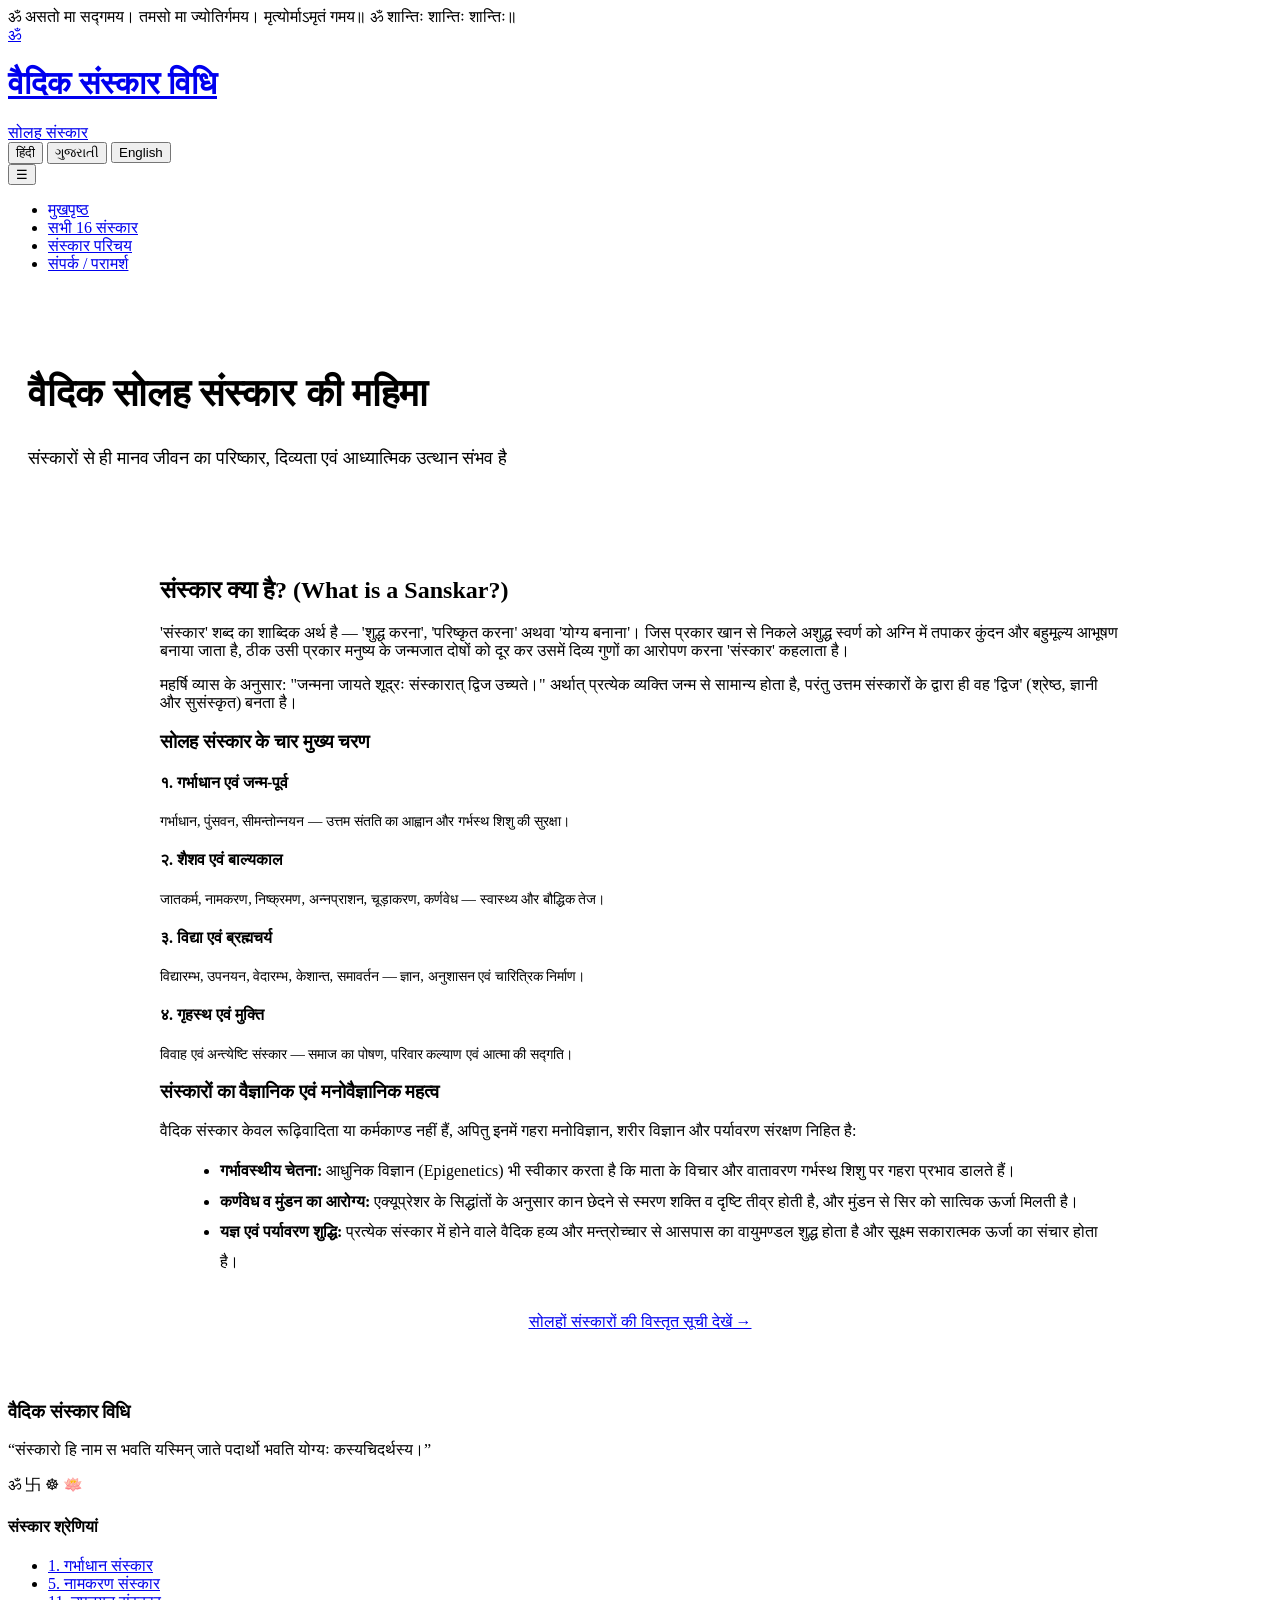
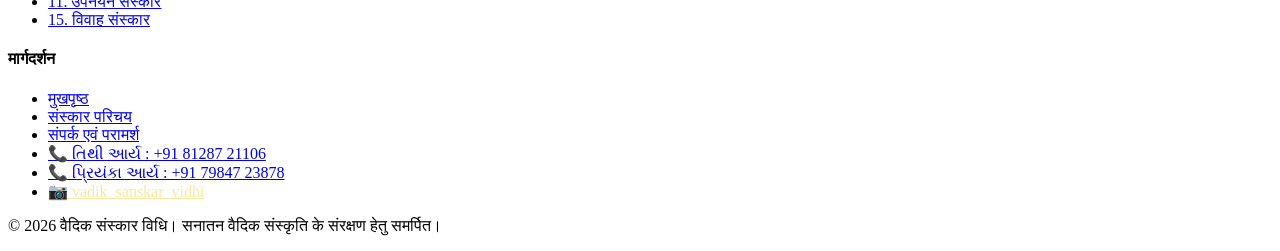
==== about.html @ e146c886 "Add files via upload" ====
<!DOCTYPE html>
<html lang="hi">
<head>
  <meta charset="UTF-8">
  <meta name="viewport" content="width=device-width, initial-scale=1.0">
  <title>સોળ સંસ્કાર પરિચય | About 16 Vedic Sanskars</title>
  <link rel="stylesheet" href="css/style.css">
  <link rel="stylesheet" href="css/animations.css">
</head>
<body class="lang-hi">

  <!-- Top Bar -->
  <div class="top-shloka-bar">
    ॐ असतो मा सद्गमय। तमसो मा ज्योतिर्गमय। मृत्योर्माऽमृतं गमय॥ ॐ शान्तिः शान्तिः शान्तिः॥
  </div>

  <!-- Header -->
  <header class="navbar">
    <div class="nav-container">
      <a href="index.html" class="brand-logo">
        <span class="om-symbol-nav">ॐ</span>
        <div class="brand-text">
          <h1 data-i18n="siteTitle">वैदिक संस्कार विधि</h1>
          <span data-i18n="siteSubtitle">सोलह संस्कार</span>
        </div>
      </a>

      <!-- Language Selector -->
      <div class="lang-switcher">
        <button class="lang-btn" data-lang="hi">हिंदी</button>
        <button class="lang-btn" data-lang="gu">ગુજરાતી</button>
        <button class="lang-btn" data-lang="en">English</button>
      </div>

      <nav>
        <button class="mobile-toggle" aria-label="Toggle Menu">☰</button>
        <ul class="nav-menu">
          <li><a href="index.html" class="nav-link" data-i18n="navHome">मुखपृष्ठ</a></li>
          <li><a href="index.html#sanskars-section" class="nav-link" data-i18n="navSanskars">सभी 16 संस्कार</a></li>
          <li><a href="about.html" class="nav-link active" data-i18n="navAbout">संस्कार परिचय</a></li>
          <li><a href="contact.html" class="nav-link" data-i18n="navContact">संपर्क / परामर्श</a></li>
        </ul>
      </nav>
    </div>
  </header>

  <!-- Hero Header -->
  <section class="detail-hero" style="padding: 50px 20px;">
    <div class="container">
      <h1 class="detail-title" style="font-size: 2.4rem;" data-i18n="aboutHeroTitle">वैदिक सोलह संस्कार की महिमा</h1>
      <p class="detail-meaning" style="font-size: 1.15rem;" data-i18n="aboutHeroSubtitle">संस्कारों से ही मानव जीवन का परिष्कार, दिव्यता एवं आध्यात्मिक उत्थान संभव है</p>
    </div>
  </section>

  <!-- About Content -->
  <main class="container" style="max-width: 960px; margin: 40px auto 70px;">
    
    <div class="content-card fade-in">
      <h2 data-i18n="aboutWhatTitle">संस्कार क्या है? (What is a Sanskar?)</h2>
      <p data-i18n="aboutWhatP1">
        'संस्कार' शब्द का शाब्दिक अर्थ है — 'शुद्ध करना', 'परिष्कृत करना' अथवा 'योग्य बनाना'। जिस प्रकार खान से निकले अशुद्ध स्वर्ण को अग्नि में तपाकर कुंदन और बहुमूल्य आभूषण बनाया जाता है, ठीक उसी प्रकार मनुष्य के जन्मजात दोषों को दूर कर उसमें दिव्य गुणों का आरोपण करना 'संस्कार' कहलाता है।
      </p>
      <p data-i18n="aboutWhatP2">
        महर्षि व्यास के अनुसार: "जन्मना जायते शूद्रः संस्कारात् द्विज उच्यते।" अर्थात् प्रत्येक व्यक्ति जन्म से सामान्य होता है, परंतु उत्तम संस्कारों के द्वारा ही वह 'द्विज' (श्रेष्ठ, ज्ञानी और सुसंस्कृत) बनता है।
      </p>

      <h3 data-i18n="aboutStagesTitle">सोलह संस्कार के चार मुख्य चरण</h3>
      <div class="four-stages-grid">
        <div class="stage-box">
          <h4 data-i18n="aboutStage1Title">१. गर्भाधान एवं जन्म-पूर्व</h4>
          <p style="font-size: 0.9rem; color: var(--text-muted);" data-i18n="aboutStage1Desc">गर्भाधान, पुंसवन, सीमन्तोन्नयन — उत्तम संतति का आह्वान और गर्भस्थ शिशु की सुरक्षा।</p>
        </div>
        <div class="stage-box">
          <h4 data-i18n="aboutStage2Title">२. शैशव एवं बाल्यकाल</h4>
          <p style="font-size: 0.9rem; color: var(--text-muted);" data-i18n="aboutStage2Desc">जातकर्म, नामकरण, निष्क्रमण, अन्नप्राशन, चूड़ाकरण, कर्णवेध — स्वास्थ्य और बौद्धिक तेज।</p>
        </div>
        <div class="stage-box">
          <h4 data-i18n="aboutStage3Title">३. विद्या एवं ब्रह्मचर्य</h4>
          <p style="font-size: 0.9rem; color: var(--text-muted);" data-i18n="aboutStage3Desc">विद्यारम्भ, उपनयन, वेदारम्भ, केशान्त, समावर्तन — ज्ञान, अनुशासन एवं चारित्रिक निर्माण।</p>
        </div>
        <div class="stage-box">
          <h4 data-i18n="aboutStage4Title">४. गृहस्थ एवं मुक्ति</h4>
          <p style="font-size: 0.9rem; color: var(--text-muted);" data-i18n="aboutStage4Desc">विवाह एवं अन्त्येष्टि संस्कार — समाज का पोषण, परिवार कल्याण एवं आत्मा की सद्गति।</p>
        </div>
      </div>

      <h3 data-i18n="aboutScienceTitle">संस्कारों का वैज्ञानिक एवं मनोवैज्ञानिक महत्व</h3>
      <p data-i18n="aboutScienceP">
        वैदिक संस्कार केवल रूढ़िवादिता या कर्मकाण्ड नहीं हैं, अपितु इनमें गहरा मनोविज्ञान, शरीर विज्ञान और पर्यावरण संरक्षण निहित है:
      </p>
      <ul style="margin-left: 20px; margin-bottom: 25px; line-height: 1.9;">
        <li data-i18n="aboutScienceLi1"><strong>गर्भावस्थीय चेतना:</strong> आधुनिक विज्ञान (Epigenetics) भी स्वीकार करता है कि माता के विचार और वातावरण गर्भस्थ शिशु पर गहरा प्रभाव डालते हैं।</li>
        <li data-i18n="aboutScienceLi2"><strong>कर्णवेध व मुंडन का आरोग्य:</strong> एक्यूप्रेशर के सिद्धांतों के अनुसार कान छेदने से स्मरण शक्ति व दृष्टि तीव्र होती है, और मुंडन से सिर को सात्विक ऊर्जा मिलती है।</li>
        <li data-i18n="aboutScienceLi3"><strong>यज्ञ एवं पर्यावरण शुद्धि:</strong> प्रत्येक संस्कार में होने वाले वैदिक हव्य और मन्त्रोच्चार से आसपास का वायुमण्डल शुद्ध होता है और सूक्ष्म सकारात्मक ऊर्जा का संचार होता है।</li>
      </ul>

      <div style="text-align: center; margin-top: 35px;">
        <a href="index.html#sanskars-section" class="btn-primary" data-i18n="aboutBtnExplore">सोलहों संस्कारों की विस्तृत सूची देखें →</a>
      </div>
    </div>

  </main>

  <!-- Footer -->
  <footer class="footer">
    <div class="footer-container">
      <div class="footer-brand">
        <h3 data-i18n="siteTitle">वैदिक संस्कार विधि</h3>
        <p class="footer-quote" data-i18n="footerQuote">“संस्कारो हि नाम स भवति यस्मिन् जाते पदार्थो भवति योग्यः कस्यचिदर्थस्य।”</p>
        <div class="auspicious-symbols">
          <span>ॐ</span>
          <span>卐</span>
          <span>☸</span>
          <span>🪷</span>
        </div>
      </div>

      <div class="footer-links">
        <h4 data-i18n="footerHeadingSanskar">संस्कार श्रेणियां</h4>
        <ul>
          <li><a href="sanskar.html?id=1" data-i18n="footerSanskar1">1. गर्भाधान संस्कार</a></li>
          <li><a href="sanskar.html?id=5" data-i18n="footerSanskar5">5. नामकरण संस्कार</a></li>
          <li><a href="sanskar.html?id=11" data-i18n="footerSanskar11">11. उपनयन संस्कार</a></li>
          <li><a href="sanskar.html?id=15" data-i18n="footerSanskar15">15. विवाह संस्कार</a></li>
        </ul>
      </div>

      <div class="footer-links">
        <h4 data-i18n="footerHeadingGuidance">मार्गदर्शन</h4>
        <ul>
          <li><a href="index.html" data-i18n="navHome">मुखपृष्ठ</a></li>
          <li><a href="about.html" data-i18n="navAbout">संस्कार परिचय</a></li>
          <li><a href="contact.html" data-i18n="navContact">संपर्क एवं परामर्श</a></li>
          <li><a href="tel:+918128721106" data-i18n="footerContactTithi">📞 તિથી આર્ય : +91 81287 21106</a></li>
          <li><a href="tel:+917984723878" data-i18n="footerContactPriyanka">📞 પ્રિયંકા આર્ય : +91 79847 23878</a></li>
          <li><a href="https://www.instagram.com/vadik_sanskar_vidhi?cplk=djF2MG9iY3FyODhv" target="_blank" style="color: #F9E79F;">📷 vadik_sanskar_vidhi</a></li>
        </ul>
      </div>
    </div>

    <div class="footer-bottom">
      <p data-i18n="copyright">© 2026 वैदिक संस्कार विधि। सनातन वैदिक संस्कृति के संरक्षण हेतु समर्पित।</p>
    </div>
  </footer>

  <script src="js/data.js"></script>
  <script src="js/main.js"></script>
</body>
</html>
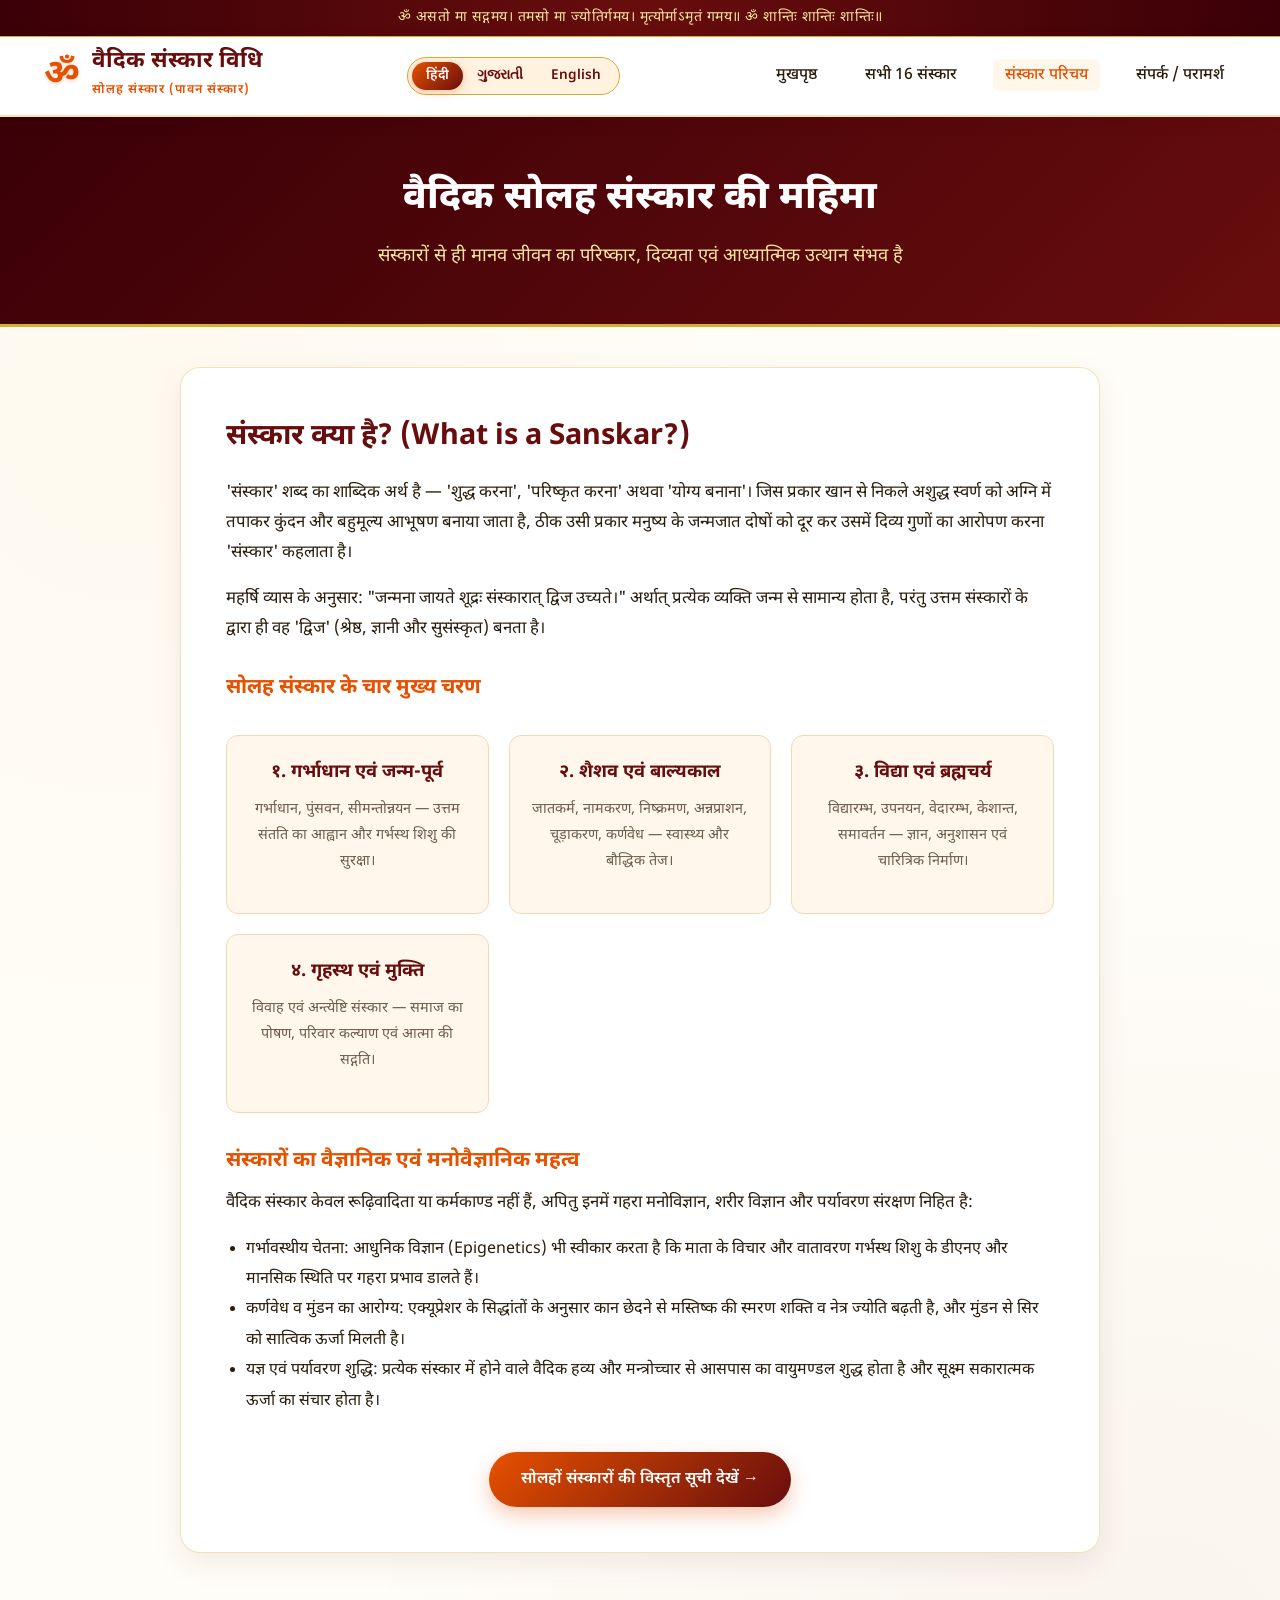
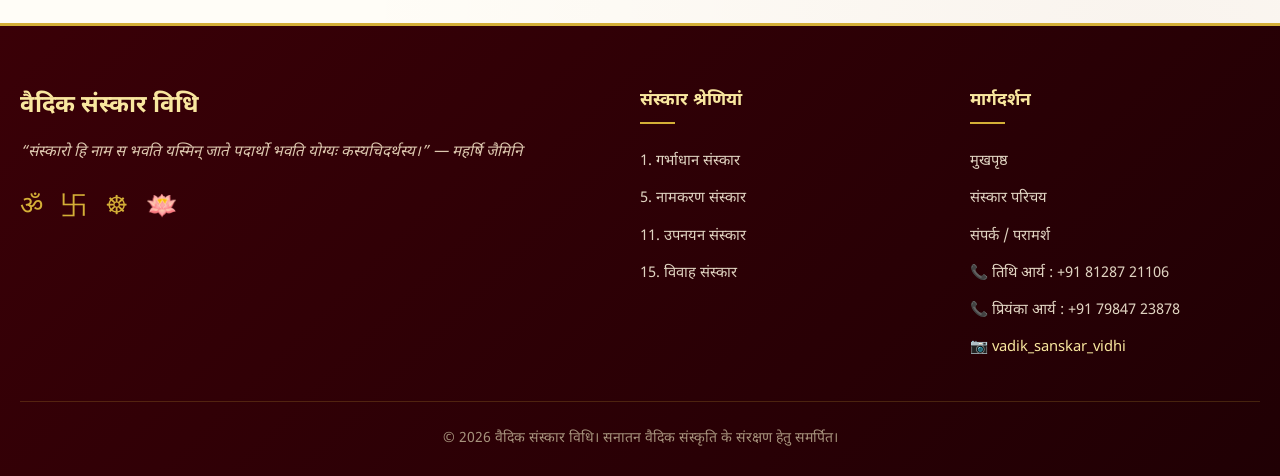
==== commit 9dd44c28: "Add files via upload" ====
--- a/about.html
+++ b/about.html
@@ -4,8 +4,8 @@
   <meta charset="UTF-8">
   <meta name="viewport" content="width=device-width, initial-scale=1.0">
   <title>સોળ સંસ્કાર પરિચય | About 16 Vedic Sanskars</title>
-  <link rel="stylesheet" href="css/style.css">
-  <link rel="stylesheet" href="css/animations.css">
+  <link rel="stylesheet" href="style.css">
+  <link rel="stylesheet" href="animations.css">
 </head>
 <body class="lang-hi">
 
@@ -143,7 +143,7 @@
     </div>
   </footer>
 
-  <script src="js/data.js"></script>
-  <script src="js/main.js"></script>
+  <script src="data.js"></script>
+  <script src="main.js"></script>
 </body>
 </html>
--- a/style.css
+++ b/style.css
@@ -0,0 +1,1182 @@
+/* ========================================================
+   Vaidik Sanskar Vidhi - Vedic Saffron & Gold Theme
+   ======================================================== */
+
+@import url('https://fonts.googleapis.com/css2?family=Cinzel:wght@500;700;900&family=Noto+Sans+Devanagari:wght@400;500;600;700&family=Noto+Sans+Gujarati:wght@400;500;600;700&family=Poppins:wght@300;400;500;600;700&display=swap');
+
+:root {
+  --primary-saffron: #E65100;
+  --saffron-light: #FF9800;
+  --saffron-glow: #FFE082;
+  --maroon: #680d0d;
+  --maroon-dark: #3a0007;
+  --gold: #D4AF37;
+  --gold-light: #F9E79F;
+  --cream-bg: #FFFDF7;
+  --cream-card: #FFFFFF;
+  --text-dark: #2B1D0C;
+  --text-muted: #6E5D4F;
+  --border-gold: rgba(212, 175, 55, 0.35);
+  --shadow-soft: 0 10px 30px rgba(104, 13, 13, 0.08);
+  --shadow-hover: 0 20px 40px rgba(230, 81, 0, 0.16);
+  --transition: all 0.3s cubic-bezier(0.25, 0.8, 0.25, 1);
+}
+
+* {
+  margin: 0;
+  padding: 0;
+  box-sizing: border-box;
+}
+
+body {
+  font-family: 'Poppins', 'Noto Sans Devanagari', 'Noto Sans Gujarati', sans-serif;
+  background-color: var(--cream-bg);
+  color: var(--text-dark);
+  line-height: 1.7;
+  overflow-x: hidden;
+  position: relative;
+  background-image: 
+    radial-gradient(circle at 10% 20%, rgba(255, 152, 0, 0.03) 0%, transparent 40%),
+    radial-gradient(circle at 90% 80%, rgba(104, 13, 13, 0.04) 0%, transparent 40%);
+}
+
+/* Sanskrit & Devanagari styling */
+.lang-hi, .lang-hi * {
+  font-family: 'Noto Sans Devanagari', 'Poppins', sans-serif;
+}
+.lang-gu, .lang-gu * {
+  font-family: 'Noto Sans Gujarati', 'Poppins', sans-serif;
+}
+
+/* ========================================================
+   TOP NOTIFICATION BAR & NAVBAR
+   ======================================================== */
+.top-shloka-bar {
+  background: linear-gradient(90deg, var(--maroon-dark), var(--maroon), var(--maroon-dark));
+  color: var(--gold-light);
+  text-align: center;
+  padding: 6px 15px;
+  font-size: 0.88rem;
+  letter-spacing: 0.5px;
+  border-bottom: 1px solid var(--gold);
+}
+
+.navbar {
+  position: sticky;
+  top: 0;
+  z-index: 1000;
+  background: rgba(255, 255, 255, 0.95);
+  backdrop-filter: blur(10px);
+  border-bottom: 2px solid var(--border-gold);
+  box-shadow: 0 4px 20px rgba(0, 0, 0, 0.05);
+  transition: var(--transition);
+}
+
+.nav-container {
+  max-width: 1240px;
+  margin: 0 auto;
+  padding: 12px 24px;
+  display: flex;
+  justify-content: space-between;
+  align-items: center;
+}
+
+.brand-logo {
+  display: flex;
+  align-items: center;
+  gap: 12px;
+  text-decoration: none;
+  color: var(--maroon);
+}
+
+.om-symbol-nav {
+  font-size: 2.2rem;
+  color: var(--primary-saffron);
+  text-shadow: 0 2px 4px rgba(230, 81, 0, 0.2);
+  line-height: 1;
+  font-weight: bold;
+}
+
+.brand-text h1 {
+  font-size: 1.4rem;
+  font-weight: 700;
+  color: var(--maroon);
+  line-height: 1.2;
+}
+
+.brand-text span {
+  font-size: 0.78rem;
+  color: var(--primary-saffron);
+  font-weight: 600;
+  letter-spacing: 1px;
+}
+
+.nav-menu {
+  display: flex;
+  align-items: center;
+  list-style: none;
+  gap: 24px;
+}
+
+.nav-link {
+  text-decoration: none;
+  color: var(--text-dark);
+  font-weight: 500;
+  font-size: 0.98rem;
+  padding: 6px 12px;
+  border-radius: 6px;
+  transition: var(--transition);
+  position: relative;
+}
+
+.nav-link:hover, .nav-link.active {
+  color: var(--primary-saffron);
+  background: rgba(255, 152, 0, 0.08);
+}
+
+/* Language Switcher */
+.lang-switcher {
+  display: flex;
+  align-items: center;
+  background: #FFF2DF;
+  padding: 4px;
+  border-radius: 30px;
+  border: 1px solid var(--gold);
+}
+
+.lang-btn {
+  border: none;
+  background: transparent;
+  padding: 5px 14px;
+  border-radius: 20px;
+  cursor: pointer;
+  font-size: 0.85rem;
+  font-weight: 600;
+  color: var(--maroon);
+  transition: var(--transition);
+}
+
+.lang-btn.active {
+  background: linear-gradient(135deg, var(--primary-saffron), var(--maroon));
+  color: #fff;
+  box-shadow: 0 2px 8px rgba(230, 81, 0, 0.3);
+}
+
+.mobile-toggle {
+  display: none;
+  background: none;
+  border: none;
+  font-size: 1.8rem;
+  color: var(--maroon);
+  cursor: pointer;
+}
+
+/* ========================================================
+   HERO SECTION
+   ======================================================== */
+.hero {
+  position: relative;
+  background: linear-gradient(135deg, #FFF5E6 0%, #FFE9CC 50%, #FFDFBA 100%);
+  padding: 80px 20px 90px;
+  text-align: center;
+  border-bottom: 2px solid var(--gold);
+  overflow: hidden;
+}
+
+.hero::before {
+  content: "ॐ";
+  position: absolute;
+  top: 50%;
+  left: 50%;
+  transform: translate(-50%, -50%);
+  font-size: 28rem;
+  color: rgba(230, 81, 0, 0.04);
+  pointer-events: none;
+  z-index: 1;
+}
+
+.hero-content {
+  position: relative;
+  z-index: 2;
+  max-width: 900px;
+  margin: 0 auto;
+}
+
+.hero-badge {
+  display: inline-block;
+  background: rgba(104, 13, 13, 0.08);
+  color: var(--maroon);
+  border: 1px solid var(--gold);
+  padding: 6px 18px;
+  border-radius: 30px;
+  font-size: 0.85rem;
+  font-weight: 600;
+  letter-spacing: 1px;
+  margin-bottom: 20px;
+}
+
+.hero-namaste-wrap {
+  display: block;
+  width: 100%;
+  text-align: center;
+  margin: 0 auto 10px auto;
+  line-height: 1.2;
+}
+
+.hero-namaste {
+  font-size: 1.55rem;
+  font-weight: 700;
+  letter-spacing: 2px;
+  display: inline-block;
+  text-align: center;
+  transition: all 0.3s ease;
+  user-select: none;
+  cursor: default;
+}
+
+.hero-namaste:hover {
+  transform: translateY(-8px) scale(1.08) !important;
+  color: var(--primary-saffron);
+  text-shadow: 0 4px 22px rgba(230, 81, 0, 0.45), 0 0 30px rgba(212, 175, 55, 0.75) !important;
+}
+
+.hero-om {
+  font-size: 4rem;
+  color: var(--primary-saffron);
+  display: inline-block;
+  margin-bottom: 10px;
+  filter: drop-shadow(0 4px 10px rgba(230, 81, 0, 0.25));
+}
+
+.hero-title {
+  font-size: 2.8rem;
+  font-weight: 800;
+  color: var(--maroon);
+  line-height: 1.25;
+  margin-bottom: 20px;
+}
+
+.hero-subtitle {
+  font-size: 1.15rem;
+  color: var(--text-muted);
+  max-width: 750px;
+  margin: 0 auto 20px;
+  line-height: 1.8;
+}
+
+.karta-badge {
+  display: inline-flex;
+  align-items: center;
+  gap: 10px;
+  background: rgba(255, 255, 255, 0.9);
+  border: 1.5px solid var(--gold);
+  box-shadow: 0 4px 15px rgba(212, 175, 55, 0.2);
+  padding: 8px 24px;
+  border-radius: 30px;
+  margin-bottom: 30px;
+  font-size: 1.05rem;
+  backdrop-filter: blur(5px);
+  transition: var(--transition);
+}
+
+.karta-badge:hover {
+  transform: translateY(-2px);
+  box-shadow: 0 8px 20px rgba(230, 81, 0, 0.2);
+  border-color: var(--primary-saffron);
+}
+
+.karta-icon {
+  font-size: 1.25rem;
+}
+
+.karta-title {
+  color: var(--primary-saffron);
+  font-weight: 700;
+  letter-spacing: 0.5px;
+}
+
+.karta-names {
+  color: var(--maroon);
+  font-weight: 700;
+}
+
+/* Hero Contact & Instagram Styling */
+.hero-contact-wrap {
+  margin-top: 25px;
+  display: flex;
+  flex-direction: column;
+  align-items: center;
+  gap: 12px;
+}
+
+.contact-pill-item {
+  display: inline-flex;
+  align-items: center;
+  gap: 14px;
+  background: rgba(255, 255, 255, 0.95);
+  border: 1.5px solid var(--gold);
+  padding: 10px 24px;
+  border-radius: 30px;
+  box-shadow: 0 4px 15px rgba(212, 175, 55, 0.15);
+  font-size: 0.96rem;
+  flex-wrap: wrap;
+  justify-content: center;
+}
+
+.contact-badge-label {
+  font-weight: 700;
+  color: var(--maroon);
+}
+
+.contact-person-link {
+  text-decoration: none;
+  color: var(--text-dark);
+  transition: var(--transition);
+  display: inline-flex;
+  align-items: center;
+  gap: 6px;
+}
+
+.contact-person-link strong {
+  color: var(--primary-saffron);
+}
+
+.contact-person-link:hover {
+  color: var(--primary-saffron);
+  text-decoration: underline;
+}
+
+.contact-divider {
+  color: var(--gold);
+  font-weight: bold;
+}
+
+.instagram-btn {
+  display: inline-flex;
+  align-items: center;
+  gap: 8px;
+  background: linear-gradient(45deg, #f09433 0%, #e6683c 25%, #dc2743 50%, #cc2366 75%, #bc1888 100%);
+  color: #fff;
+  padding: 8px 22px;
+  border-radius: 30px;
+  text-decoration: none;
+  font-weight: 600;
+  font-size: 0.92rem;
+  box-shadow: 0 4px 15px rgba(220, 39, 67, 0.3);
+  transition: var(--transition);
+}
+
+.instagram-btn:hover {
+  transform: translateY(-2px);
+  box-shadow: 0 8px 22px rgba(220, 39, 67, 0.45);
+  color: #fff;
+}
+
+.hero-cta {
+  display: flex;
+  gap: 16px;
+  justify-content: center;
+  flex-wrap: wrap;
+}
+
+.btn-primary {
+  background: linear-gradient(135deg, var(--primary-saffron), var(--maroon));
+  color: #fff;
+  padding: 14px 32px;
+  border-radius: 30px;
+  text-decoration: none;
+  font-weight: 600;
+  font-size: 1rem;
+  box-shadow: 0 8px 20px rgba(230, 81, 0, 0.3);
+  transition: var(--transition);
+  display: inline-flex;
+  align-items: center;
+  gap: 8px;
+  border: none;
+  cursor: pointer;
+}
+
+.btn-primary:hover {
+  transform: translateY(-2px);
+  box-shadow: 0 12px 25px rgba(230, 81, 0, 0.4);
+}
+
+.btn-secondary {
+  background: #FFF;
+  color: var(--maroon);
+  border: 2px solid var(--gold);
+  padding: 12px 30px;
+  border-radius: 30px;
+  text-decoration: none;
+  font-weight: 600;
+  font-size: 1rem;
+  transition: var(--transition);
+  display: inline-flex;
+  align-items: center;
+  gap: 8px;
+}
+
+.btn-secondary:hover {
+  background: #FFF2DF;
+  border-color: var(--primary-saffron);
+  transform: translateY(-2px);
+}
+
+/* WhatsApp Button & Direct Box */
+.btn-whatsapp {
+  background: #25D366;
+  color: #fff;
+  border: none;
+  padding: 12px 28px;
+  border-radius: 30px;
+  font-weight: 600;
+  font-size: 1rem;
+  display: inline-flex;
+  align-items: center;
+  gap: 10px;
+  text-decoration: none;
+  box-shadow: 0 4px 15px rgba(37, 211, 102, 0.35);
+  transition: var(--transition);
+  cursor: pointer;
+}
+
+.btn-whatsapp:hover {
+  background: #1EBE5D;
+  transform: translateY(-2px);
+  box-shadow: 0 8px 20px rgba(37, 211, 102, 0.45);
+  color: #fff;
+}
+
+.wa-direct-box {
+  background: #F0FFF4;
+  border: 1.5px dashed #25D366;
+  padding: 18px 22px;
+  border-radius: 14px;
+  text-align: center;
+  margin-top: 28px;
+}
+
+/* WhatsApp Selection Modal Popup */
+.modal-overlay {
+  position: fixed;
+  top: 0;
+  left: 0;
+  right: 0;
+  bottom: 0;
+  background: rgba(43, 29, 12, 0.7);
+  backdrop-filter: blur(6px);
+  display: flex;
+  align-items: center;
+  justify-content: center;
+  z-index: 3000;
+  opacity: 0;
+  visibility: hidden;
+  transition: all 0.3s ease;
+  padding: 20px;
+}
+
+.modal-overlay.active {
+  opacity: 1;
+  visibility: visible;
+}
+
+.modal-card {
+  background: #FFFDF7;
+  border: 2px solid var(--gold);
+  border-radius: 24px;
+  max-width: 480px;
+  width: 100%;
+  padding: 35px 28px;
+  box-shadow: 0 20px 50px rgba(0, 0, 0, 0.3);
+  text-align: center;
+  transform: translateY(25px) scale(0.95);
+  transition: all 0.35s cubic-bezier(0.16, 1, 0.3, 1);
+  position: relative;
+}
+
+.modal-overlay.active .modal-card {
+  transform: translateY(0) scale(1);
+}
+
+.modal-close-btn {
+  position: absolute;
+  top: 15px;
+  right: 18px;
+  background: #F2E9DB;
+  border: none;
+  font-size: 1.6rem;
+  color: var(--maroon);
+  cursor: pointer;
+  line-height: 1;
+  width: 34px;
+  height: 34px;
+  border-radius: 50%;
+  display: flex;
+  align-items: center;
+  justify-content: center;
+  transition: var(--transition);
+}
+
+.modal-close-btn:hover {
+  background: var(--maroon);
+  color: #fff;
+}
+
+.modal-title {
+  color: var(--maroon);
+  font-size: 1.45rem;
+  font-weight: 700;
+  margin-bottom: 6px;
+}
+
+.modal-subtitle {
+  color: var(--text-muted);
+  font-size: 0.95rem;
+  margin-bottom: 22px;
+}
+
+.wa-options-grid {
+  display: flex;
+  flex-direction: column;
+  gap: 14px;
+}
+
+.wa-option-card {
+  display: flex;
+  align-items: center;
+  justify-content: space-between;
+  background: #FFFFFF;
+  border: 1.5px solid #E2D5C3;
+  padding: 16px 20px;
+  border-radius: 16px;
+  text-decoration: none;
+  transition: var(--transition);
+  cursor: pointer;
+  width: 100%;
+}
+
+.wa-option-card:hover {
+  border-color: #25D366;
+  background: #F0FFF4;
+  transform: translateY(-2px);
+  box-shadow: 0 8px 20px rgba(37, 211, 102, 0.25);
+}
+
+.wa-person-info {
+  text-align: left;
+}
+
+.wa-person-name {
+  font-weight: 700;
+  color: var(--maroon);
+  font-size: 1.05rem;
+  display: block;
+  margin-bottom: 3px;
+}
+
+.wa-person-phone {
+  font-size: 0.92rem;
+  color: #555;
+  font-weight: 500;
+}
+
+.wa-action-badge {
+  background: #25D366;
+  color: #fff;
+  padding: 8px 16px;
+  border-radius: 20px;
+  font-weight: 600;
+  font-size: 0.88rem;
+  display: inline-flex;
+  align-items: center;
+  gap: 6px;
+  box-shadow: 0 3px 8px rgba(37, 211, 102, 0.3);
+}
+
+/* ========================================================
+   FILTER & SEARCH CONTROLS
+   ======================================================== */
+.filter-section {
+  max-width: 1240px;
+  margin: -35px auto 40px;
+  padding: 0 20px;
+  position: relative;
+  z-index: 10;
+}
+
+.filter-box {
+  background: #fff;
+  padding: 20px 24px;
+  border-radius: 16px;
+  box-shadow: var(--shadow-soft);
+  border: 1px solid var(--border-gold);
+  display: flex;
+  flex-wrap: wrap;
+  gap: 16px;
+  justify-content: space-between;
+  align-items: center;
+}
+
+.search-wrapper {
+  flex: 1;
+  min-width: 260px;
+  position: relative;
+}
+
+.search-input {
+  width: 100%;
+  padding: 12px 18px 12px 42px;
+  border-radius: 30px;
+  border: 1.5px solid #E2D5C3;
+  font-size: 0.95rem;
+  outline: none;
+  transition: var(--transition);
+}
+
+.search-input:focus {
+  border-color: var(--primary-saffron);
+  box-shadow: 0 0 0 3px rgba(230, 81, 0, 0.15);
+}
+
+.search-icon {
+  position: absolute;
+  left: 16px;
+  top: 50%;
+  transform: translateY(-50%);
+  color: #9E8E7E;
+}
+
+.category-tags {
+  display: flex;
+  gap: 8px;
+  flex-wrap: wrap;
+}
+
+.cat-btn {
+  background: #F8F5EE;
+  border: 1px solid #E5DCCA;
+  color: var(--text-dark);
+  padding: 8px 16px;
+  border-radius: 20px;
+  cursor: pointer;
+  font-size: 0.85rem;
+  font-weight: 500;
+  transition: var(--transition);
+}
+
+.cat-btn.active, .cat-btn:hover {
+  background: var(--maroon);
+  color: #fff;
+  border-color: var(--maroon);
+}
+
+/* ========================================================
+   SANSKAR CARDS GRID
+   ======================================================== */
+.container {
+  max-width: 1240px;
+  margin: 0 auto;
+  padding: 0 20px;
+}
+
+.section-header {
+  text-align: center;
+  margin-bottom: 40px;
+}
+
+.section-title {
+  font-size: 2.2rem;
+  color: var(--maroon);
+  font-weight: 700;
+  margin-bottom: 10px;
+  position: relative;
+  display: inline-block;
+}
+
+.section-title::after {
+  content: "";
+  display: block;
+  width: 70px;
+  height: 3px;
+  background: linear-gradient(90deg, var(--primary-saffron), var(--gold));
+  margin: 8px auto 0;
+  border-radius: 2px;
+}
+
+.section-subtitle {
+  color: var(--text-muted);
+  font-size: 1.05rem;
+}
+
+.sanskar-grid {
+  display: grid;
+  grid-template-columns: repeat(auto-fill, minmax(350px, 1fr));
+  gap: 28px;
+  margin-bottom: 70px;
+}
+
+.sanskar-card {
+  background: var(--cream-card);
+  border-radius: 18px;
+  padding: 28px;
+  border: 1px solid var(--border-gold);
+  box-shadow: var(--shadow-soft);
+  transition: var(--transition);
+  display: flex;
+  flex-direction: column;
+  position: relative;
+  overflow: hidden;
+}
+
+.sanskar-card::before {
+  content: "";
+  position: absolute;
+  top: 0;
+  left: 0;
+  right: 0;
+  height: 5px;
+  background: linear-gradient(90deg, var(--primary-saffron), var(--gold));
+  opacity: 0.8;
+  transition: var(--transition);
+}
+
+.sanskar-card:hover {
+  transform: translateY(-8px);
+  box-shadow: var(--shadow-hover);
+  border-color: var(--gold);
+}
+
+.sanskar-card:hover::before {
+  height: 7px;
+}
+
+.card-top {
+  display: flex;
+  justify-content: space-between;
+  align-items: flex-start;
+  margin-bottom: 16px;
+}
+
+.number-badge {
+  width: 44px;
+  height: 44px;
+  background: linear-gradient(135deg, var(--primary-saffron), var(--maroon));
+  color: #fff;
+  border-radius: 50%;
+  display: flex;
+  align-items: center;
+  justify-content: center;
+  font-weight: 700;
+  font-size: 1.1rem;
+  box-shadow: 0 4px 10px rgba(230, 81, 0, 0.3);
+}
+
+.stage-pill {
+  background: #FFF3E0;
+  color: var(--primary-saffron);
+  font-size: 0.78rem;
+  font-weight: 600;
+  padding: 4px 12px;
+  border-radius: 12px;
+  border: 1px solid rgba(230, 81, 0, 0.2);
+}
+
+.card-title {
+  font-size: 1.45rem;
+  font-weight: 700;
+  color: var(--maroon);
+  margin-bottom: 6px;
+  line-height: 1.3;
+}
+
+.card-meaning {
+  font-size: 0.92rem;
+  color: var(--primary-saffron);
+  font-weight: 600;
+  margin-bottom: 14px;
+}
+
+.card-timing {
+  font-size: 0.88rem;
+  color: var(--text-muted);
+  background: #FAF7F2;
+  padding: 8px 12px;
+  border-radius: 8px;
+  margin-bottom: 14px;
+  border-left: 3px solid var(--gold);
+}
+
+.card-timing strong {
+  color: var(--text-dark);
+}
+
+.card-desc {
+  font-size: 0.95rem;
+  color: var(--text-dark);
+  line-height: 1.6;
+  margin-bottom: 20px;
+  flex-grow: 1;
+}
+
+.card-mantra-preview {
+  font-family: 'Noto Sans Devanagari', serif;
+  font-size: 0.88rem;
+  background: #FFF9E6;
+  padding: 10px 14px;
+  border-radius: 8px;
+  color: var(--maroon);
+  border: 1px dashed var(--gold);
+  margin-bottom: 20px;
+  font-style: italic;
+}
+
+.card-btn {
+  text-decoration: none;
+  background: #FFF4E5;
+  color: var(--primary-saffron);
+  font-weight: 600;
+  padding: 10px 20px;
+  border-radius: 10px;
+  text-align: center;
+  transition: var(--transition);
+  display: inline-block;
+  border: 1px solid rgba(230, 81, 0, 0.2);
+}
+
+.card-btn:hover {
+  background: var(--primary-saffron);
+  color: #fff;
+  border-color: var(--primary-saffron);
+}
+
+/* ========================================================
+   DETAIL PAGE (sanskar.html)
+   ======================================================== */
+.detail-hero {
+  background: linear-gradient(135deg, var(--maroon-dark) 0%, var(--maroon) 100%);
+  color: #fff;
+  padding: 60px 20px 70px;
+  text-align: center;
+  position: relative;
+  border-bottom: 3px solid var(--gold);
+}
+
+.detail-nav-back {
+  display: inline-flex;
+  align-items: center;
+  gap: 8px;
+  color: var(--gold-light);
+  text-decoration: none;
+  font-size: 0.95rem;
+  margin-bottom: 20px;
+  transition: var(--transition);
+}
+
+.detail-nav-back:hover {
+  color: #fff;
+  transform: translateX(-4px);
+}
+
+.detail-number {
+  display: inline-block;
+  background: var(--gold);
+  color: var(--maroon-dark);
+  font-size: 1.1rem;
+  font-weight: 700;
+  padding: 6px 18px;
+  border-radius: 20px;
+  margin-bottom: 14px;
+}
+
+.detail-title {
+  font-size: 2.8rem;
+  font-weight: 800;
+  color: #fff;
+  margin-bottom: 10px;
+}
+
+.detail-meaning {
+  font-size: 1.25rem;
+  color: var(--gold-light);
+  margin-bottom: 0;
+}
+
+.detail-container {
+  max-width: 900px;
+  margin: -40px auto 70px;
+  padding: 0 20px;
+  position: relative;
+  z-index: 10;
+}
+
+.detail-box {
+  background: #fff;
+  padding: 40px;
+  border-radius: 20px;
+  box-shadow: var(--shadow-soft);
+  border: 1px solid var(--border-gold);
+}
+
+.detail-section {
+  margin-bottom: 35px;
+}
+
+.detail-section-title {
+  font-size: 1.35rem;
+  color: var(--maroon);
+  font-weight: 700;
+  margin-bottom: 14px;
+  display: flex;
+  align-items: center;
+  gap: 10px;
+  border-bottom: 1.5px solid #F0E6D8;
+  padding-bottom: 8px;
+}
+
+.mantra-card-full {
+  background: linear-gradient(135deg, #FFF9E6, #FFF2D1);
+  padding: 24px;
+  border-radius: 14px;
+  border: 2px solid var(--gold);
+  text-align: center;
+  font-size: 1.2rem;
+  color: var(--maroon);
+  font-family: 'Noto Sans Devanagari', serif;
+  line-height: 1.8;
+  box-shadow: inset 0 2px 8px rgba(212, 175, 55, 0.15);
+}
+
+.ritual-steps {
+  list-style: none;
+  display: flex;
+  flex-direction: column;
+  gap: 12px;
+}
+
+.ritual-step-item {
+  display: flex;
+  align-items: flex-start;
+  gap: 14px;
+  background: #FAF7F0;
+  padding: 14px 18px;
+  border-radius: 10px;
+  border-left: 4px solid var(--primary-saffron);
+}
+
+.step-num {
+  background: var(--primary-saffron);
+  color: #fff;
+  min-width: 26px;
+  height: 26px;
+  border-radius: 50%;
+  display: flex;
+  align-items: center;
+  justify-content: center;
+  font-size: 0.85rem;
+  font-weight: bold;
+}
+
+.pagination-nav {
+  display: flex;
+  justify-content: space-between;
+  margin-top: 40px;
+  padding-top: 25px;
+  border-top: 1px solid #ECE2D5;
+  flex-wrap: wrap;
+  gap: 15px;
+}
+
+/* ========================================================
+   ABOUT & CONTACT PAGES
+   ======================================================== */
+.content-card {
+  background: #fff;
+  padding: 45px;
+  border-radius: 20px;
+  box-shadow: var(--shadow-soft);
+  border: 1px solid var(--border-gold);
+  margin-bottom: 50px;
+}
+
+.content-card h2 {
+  color: var(--maroon);
+  font-size: 1.8rem;
+  margin-bottom: 16px;
+}
+
+.content-card h3 {
+  color: var(--primary-saffron);
+  font-size: 1.3rem;
+  margin: 25px 0 10px;
+}
+
+.content-card p {
+  color: var(--text-dark);
+  font-size: 1.05rem;
+  line-height: 1.8;
+  margin-bottom: 16px;
+}
+
+.four-stages-grid {
+  display: grid;
+  grid-template-columns: repeat(auto-fit, minmax(240px, 1fr));
+  gap: 20px;
+  margin: 30px 0;
+}
+
+.stage-box {
+  background: #FFF7EC;
+  border: 1px solid #F5D7B5;
+  padding: 22px;
+  border-radius: 12px;
+  text-align: center;
+}
+
+.stage-box h4 {
+  color: var(--maroon);
+  font-size: 1.15rem;
+  margin-bottom: 8px;
+}
+
+.form-group {
+  margin-bottom: 20px;
+}
+
+.form-group label {
+  display: block;
+  font-weight: 600;
+  margin-bottom: 8px;
+  color: var(--maroon);
+}
+
+.form-control {
+  width: 100%;
+  padding: 12px 16px;
+  border-radius: 8px;
+  border: 1.5px solid #DECBB8;
+  font-size: 1rem;
+  font-family: inherit;
+  outline: none;
+}
+
+.form-control:focus {
+  border-color: var(--primary-saffron);
+  box-shadow: 0 0 0 3px rgba(230, 81, 0, 0.15);
+}
+
+/* ========================================================
+   FOOTER
+   ======================================================== */
+.footer {
+  background: linear-gradient(135deg, var(--maroon-dark) 0%, #200004 100%);
+  color: #fff;
+  padding: 60px 20px 25px;
+  border-top: 3px solid var(--gold);
+}
+
+.footer-container {
+  max-width: 1240px;
+  margin: 0 auto;
+  display: grid;
+  grid-template-columns: 2fr 1fr 1fr;
+  gap: 40px;
+  margin-bottom: 40px;
+}
+
+.footer-brand h3 {
+  font-size: 1.5rem;
+  color: var(--gold-light);
+  margin-bottom: 12px;
+}
+
+.footer-quote {
+  font-style: italic;
+  color: #DEC8B0;
+  line-height: 1.8;
+  font-size: 0.95rem;
+  margin-bottom: 20px;
+}
+
+.auspicious-symbols {
+  display: flex;
+  gap: 18px;
+  font-size: 1.6rem;
+  color: var(--gold);
+}
+
+.footer-links h4 {
+  color: var(--gold-light);
+  font-size: 1.1rem;
+  margin-bottom: 18px;
+  position: relative;
+  padding-bottom: 6px;
+}
+
+.footer-links h4::after {
+  content: "";
+  display: block;
+  width: 35px;
+  height: 2px;
+  background: var(--gold);
+  margin-top: 6px;
+}
+
+.footer-links ul {
+  list-style: none;
+  display: flex;
+  flex-direction: column;
+  gap: 10px;
+}
+
+.footer-links a {
+  color: #E0D3C1;
+  text-decoration: none;
+  font-size: 0.92rem;
+  transition: var(--transition);
+}
+
+.footer-links a:hover {
+  color: var(--gold-light);
+  padding-left: 5px;
+}
+
+.footer-bottom {
+  text-align: center;
+  padding-top: 25px;
+  border-top: 1px solid rgba(212, 175, 55, 0.2);
+  color: #A6927C;
+  font-size: 0.88rem;
+}
+
+/* ========================================================
+   RESPONSIVE
+   ======================================================== */
+@media (max-width: 900px) {
+  .hero-title {
+    font-size: 2.1rem;
+  }
+  .sanskar-grid {
+    grid-template-columns: 1fr;
+  }
+  .footer-container {
+    grid-template-columns: 1fr;
+  }
+  .mobile-toggle {
+    display: block;
+  }
+  .nav-menu {
+    position: absolute;
+    top: 100%;
+    left: 0;
+    right: 0;
+    background: #fff;
+    flex-direction: column;
+    padding: 20px;
+    box-shadow: 0 10px 20px rgba(0,0,0,0.1);
+    display: none;
+    border-bottom: 2px solid var(--gold);
+  }
+  .nav-menu.active {
+    display: flex;
+  }
+}
--- a/animations.css
+++ b/animations.css
@@ -0,0 +1,73 @@
+/* ========================================================
+   Vaidik Sanskar Vidhi - Animations
+   ======================================================== */
+
+@keyframes floatOm {
+  0% {
+    transform: translateY(0px) rotate(0deg);
+  }
+  50% {
+    transform: translateY(-8px) rotate(1deg);
+  }
+  100% {
+    transform: translateY(0px) rotate(0deg);
+  }
+}
+
+.hero-om {
+  animation: floatOm 4s ease-in-out infinite;
+}
+
+@keyframes pulseGlow {
+  0% {
+    box-shadow: 0 0 0 0 rgba(230, 81, 0, 0.4);
+  }
+  70% {
+    box-shadow: 0 0 0 12px rgba(230, 81, 0, 0);
+  }
+  100% {
+    box-shadow: 0 0 0 0 rgba(230, 81, 0, 0);
+  }
+}
+
+.number-badge {
+  animation: pulseGlow 3s infinite;
+}
+
+/* Fade in on page load / scroll */
+.fade-in {
+  opacity: 0;
+  transform: translateY(20px);
+  animation: fadeInUp 0.7s cubic-bezier(0.16, 1, 0.3, 1) forwards;
+}
+
+@keyframes fadeInUp {
+  to {
+    opacity: 1;
+    transform: translateY(0);
+  }
+}
+
+/* Stagger animation delay */
+.delay-1 { animation-delay: 0.1s; }
+.delay-2 { animation-delay: 0.2s; }
+.delay-3 { animation-delay: 0.3s; }
+.delay-4 { animation-delay: 0.4s; }
+
+/* Stylish Namaste Divine Animation */
+@keyframes stylishNamaste {
+  0%, 100% {
+    transform: translateY(0px) scale(1);
+    color: var(--maroon);
+    text-shadow: 0 2px 8px rgba(104, 13, 13, 0.15), 0 0 12px rgba(212, 175, 55, 0.25);
+  }
+  50% {
+    transform: translateY(-6px) scale(1.05);
+    color: var(--primary-saffron);
+    text-shadow: 0 4px 18px rgba(230, 81, 0, 0.4), 0 0 22px rgba(249, 231, 159, 0.7);
+  }
+}
+
+.hero-namaste {
+  animation: stylishNamaste 3.2s ease-in-out infinite;
+}
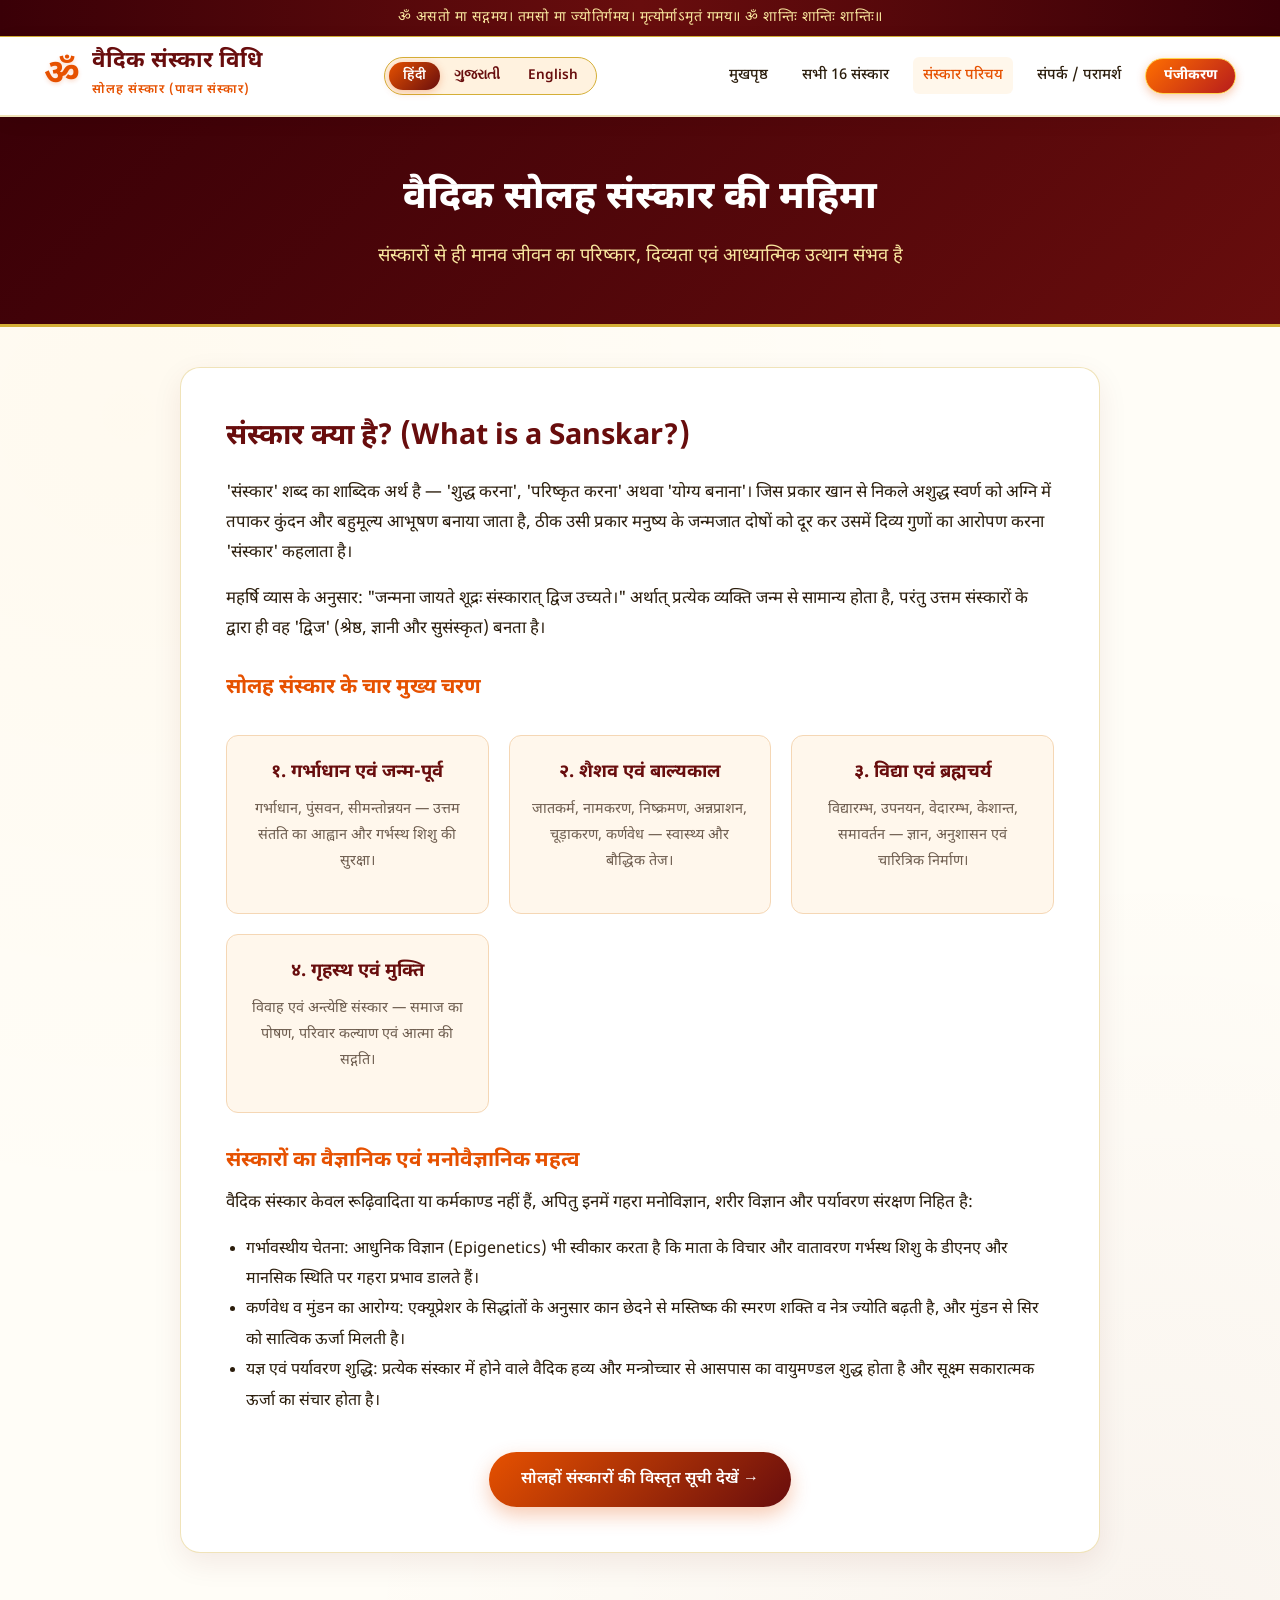
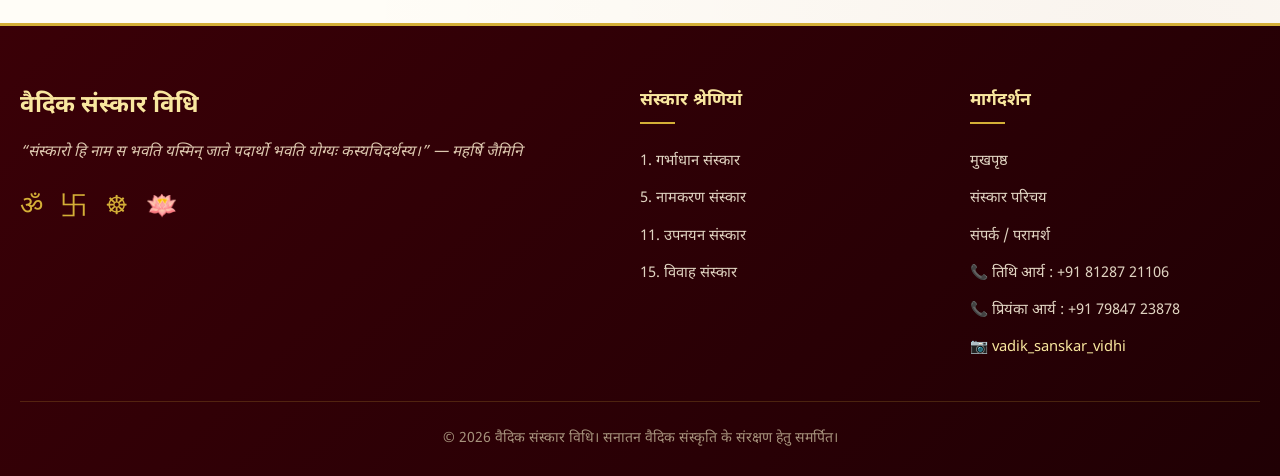
==== commit e29ff3ff: "Add files via upload" ====
--- a/about.html
+++ b/about.html
@@ -4,8 +4,21 @@
   <meta charset="UTF-8">
   <meta name="viewport" content="width=device-width, initial-scale=1.0">
   <title>સોળ સંસ્કાર પરિચય | About 16 Vedic Sanskars</title>
-  <link rel="stylesheet" href="style.css">
-  <link rel="stylesheet" href="animations.css">
+  <link rel="stylesheet" href="style.css?v=7">
+  <link rel="stylesheet" href="animations.css?v=7">
+  <style>
+    @media (max-width: 600px) {
+      .top-shloka-bar { font-size: 0.74rem !important; padding: 6px 10px !important; }
+      .nav-container { padding: 8px 12px !important; display: flex !important; flex-wrap: wrap !important; justify-content: space-between !important; align-items: center !important; }
+      .brand-logo { display: flex !important; align-items: center !important; gap: 8px !important; max-width: calc(100% - 50px) !important; }
+      .om-symbol-nav { font-size: 1.8rem !important; }
+      .brand-text h1 { font-size: 1.15rem !important; white-space: nowrap !important; margin: 0 !important; }
+      .brand-text span { display: none !important; }
+      .mobile-toggle { display: block !important; font-size: 1.7rem !important; }
+      .lang-switcher { order: 3 !important; width: 100% !important; display: flex !important; justify-content: center !important; margin: 8px auto 2px !important; }
+      .lang-btn { flex: 1 !important; text-align: center !important; padding: 5px 8px !important; font-size: 0.82rem !important; }
+    }
+  </style>
 </head>
 <body class="lang-hi">
 
@@ -39,6 +52,7 @@
           <li><a href="index.html#sanskars-section" class="nav-link" data-i18n="navSanskars">सभी 16 संस्कार</a></li>
           <li><a href="about.html" class="nav-link active" data-i18n="navAbout">संस्कार परिचय</a></li>
           <li><a href="contact.html" class="nav-link" data-i18n="navContact">संपर्क / परामर्श</a></li>
+          <li><a href="contact.html#contactForm" class="nav-link nav-register-btn" data-i18n="navRegister">Registration</a></li>
         </ul>
       </nav>
     </div>
--- a/style.css
+++ b/style.css
@@ -115,18 +115,29 @@
   display: flex;
   align-items: center;
   list-style: none;
-  gap: 24px;
+  gap: 14px;
+  margin: 0;
+  padding: 0;
+  flex-shrink: 0;
+}
+
+.nav-menu li {
+  display: flex;
+  align-items: center;
+  margin: 0;
+  padding: 0;
 }
 
 .nav-link {
   text-decoration: none;
   color: var(--text-dark);
   font-weight: 500;
-  font-size: 0.98rem;
-  padding: 6px 12px;
+  font-size: 0.92rem;
+  padding: 6px 10px;
   border-radius: 6px;
   transition: var(--transition);
   position: relative;
+  white-space: nowrap;
 }
 
 .nav-link:hover, .nav-link.active {
@@ -264,29 +275,148 @@
   line-height: 1.8;
 }
 
+/* Home Page Big Karta Showcase */
+.home-karta-showcase {
+  margin: 25px auto 30px auto;
+  max-width: 800px;
+  width: 100%;
+}
+
+.karta-badge-heading {
+  display: inline-flex;
+  align-items: center;
+  gap: 8px;
+  background: rgba(255, 255, 255, 0.95);
+  border: 1.5px solid var(--gold);
+  padding: 8px 24px;
+  border-radius: 30px;
+  font-size: 1.1rem;
+  font-weight: 700;
+  color: var(--maroon);
+  box-shadow: 0 4px 15px rgba(212, 175, 55, 0.2);
+  margin-bottom: 24px;
+}
+
+.home-karta-grid {
+  display: flex;
+  justify-content: center;
+  gap: 30px;
+  flex-wrap: wrap;
+}
+
+.home-karta-card {
+  background: rgba(255, 255, 255, 0.96);
+  border: 2px solid var(--border-gold);
+  border-radius: 24px;
+  padding: 26px 24px;
+  text-align: center;
+  box-shadow: 0 10px 30px rgba(104, 13, 13, 0.08);
+  backdrop-filter: blur(8px);
+  transition: all 0.35s cubic-bezier(0.25, 0.8, 0.25, 1);
+  flex: 1;
+  min-width: 270px;
+  max-width: 340px;
+  display: flex;
+  flex-direction: column;
+  align-items: center;
+}
+
+.home-karta-card:hover {
+  transform: translateY(-8px);
+  border-color: var(--primary-saffron);
+  box-shadow: 0 16px 38px rgba(230, 81, 0, 0.22);
+}
+
+.home-karta-img-wrap {
+  position: relative;
+  margin-bottom: 16px;
+}
+
+.home-karta-big-img {
+  width: 180px;
+  height: 180px;
+  border-radius: 50%;
+  object-fit: cover;
+  object-position: center top;
+  border: 4px solid var(--gold);
+  box-shadow: 0 8px 25px rgba(230, 81, 0, 0.3);
+  transition: transform 0.35s ease, box-shadow 0.35s ease;
+}
+
+.img-priyanka {
+  object-position: center 5% !important;
+}
+
+.img-tithi {
+  object-position: center 10% !important;
+}
+
+.home-karta-card:hover .home-karta-big-img {
+  transform: scale(1.06);
+  border-color: var(--primary-saffron);
+  box-shadow: 0 12px 30px rgba(230, 81, 0, 0.45);
+}
+
+.home-karta-name {
+  color: var(--maroon);
+  font-size: 1.4rem;
+  font-weight: 700;
+  margin-bottom: 4px;
+}
+
+.home-karta-role {
+  color: var(--primary-saffron);
+  font-size: 0.92rem;
+  font-weight: 600;
+  margin-bottom: 4px;
+}
+
+.home-karta-phone-btn {
+  display: inline-flex;
+  align-items: center;
+  gap: 8px;
+  background: linear-gradient(135deg, var(--primary-saffron), var(--maroon));
+  color: #fff;
+  padding: 10px 24px;
+  border-radius: 25px;
+  text-decoration: none;
+  font-weight: 600;
+  font-size: 0.95rem;
+  box-shadow: 0 4px 14px rgba(230, 81, 0, 0.3);
+  transition: all 0.3s ease;
+}
+
+.home-karta-phone-btn:hover {
+  transform: translateY(-2px);
+  box-shadow: 0 8px 20px rgba(230, 81, 0, 0.45);
+  color: #fff;
+}
+
 .karta-badge {
   display: inline-flex;
   align-items: center;
-  gap: 10px;
-  background: rgba(255, 255, 255, 0.9);
+  gap: 14px;
+  background: rgba(255, 255, 255, 0.95);
   border: 1.5px solid var(--gold);
-  box-shadow: 0 4px 15px rgba(212, 175, 55, 0.2);
-  padding: 8px 24px;
-  border-radius: 30px;
+  box-shadow: 0 6px 20px rgba(212, 175, 55, 0.22);
+  padding: 8px 26px;
+  border-radius: 40px;
   margin-bottom: 30px;
   font-size: 1.05rem;
-  backdrop-filter: blur(5px);
-  transition: var(--transition);
+  backdrop-filter: blur(8px);
+  transition: var(--transition);
+  flex-wrap: wrap;
+  justify-content: center;
 }
 
 .karta-badge:hover {
   transform: translateY(-2px);
-  box-shadow: 0 8px 20px rgba(230, 81, 0, 0.2);
+  box-shadow: 0 10px 25px rgba(230, 81, 0, 0.25);
   border-color: var(--primary-saffron);
 }
 
 .karta-icon {
-  font-size: 1.25rem;
+  font-size: 1.3rem;
 }
 
 .karta-title {
@@ -295,9 +425,110 @@
   letter-spacing: 0.5px;
 }
 
-.karta-names {
+.karta-person {
+  display: inline-flex;
+  align-items: center;
+  gap: 10px;
+}
+
+.karta-avatar {
+  width: 46px;
+  height: 46px;
+  border-radius: 50%;
+  object-fit: cover;
+  border: 2.5px solid var(--gold);
+  box-shadow: 0 3px 10px rgba(230, 81, 0, 0.3);
+  transition: transform 0.3s ease;
+}
+
+.karta-person:hover .karta-avatar {
+  transform: scale(1.15);
+  border-color: var(--primary-saffron);
+}
+
+.karta-name {
   color: var(--maroon);
   font-weight: 700;
+}
+
+.karta-and {
+  color: var(--gold);
+  font-weight: bold;
+  font-size: 0.95rem;
+}
+
+/* About Page Karta Showcase Cards */
+.karta-cards-grid {
+  display: grid;
+  grid-template-columns: repeat(auto-fit, minmax(280px, 1fr));
+  gap: 28px;
+  margin-top: 25px;
+}
+
+.karta-card {
+  background: linear-gradient(145deg, #FFFDF8, #FFF5E6);
+  border: 2px solid var(--border-gold);
+  border-radius: 20px;
+  padding: 30px 20px;
+  text-align: center;
+  box-shadow: var(--shadow-soft);
+  transition: var(--transition);
+  display: flex;
+  flex-direction: column;
+  align-items: center;
+}
+
+.karta-card:hover {
+  transform: translateY(-6px);
+  border-color: var(--primary-saffron);
+  box-shadow: var(--shadow-hover);
+}
+
+.karta-large-photo {
+  width: 140px;
+  height: 140px;
+  border-radius: 50%;
+  object-fit: cover;
+  border: 4px solid var(--gold);
+  box-shadow: 0 8px 24px rgba(230, 81, 0, 0.3);
+  margin-bottom: 16px;
+  transition: transform 0.3s ease;
+}
+
+.karta-card:hover .karta-large-photo {
+  transform: scale(1.06);
+  border-color: var(--primary-saffron);
+}
+
+.karta-card-name {
+  font-size: 1.4rem;
+  color: var(--maroon);
+  font-weight: 700;
+  margin-bottom: 4px;
+}
+
+.karta-card-role {
+  font-size: 0.92rem;
+  color: var(--primary-saffron);
+  font-weight: 600;
+  margin-bottom: 15px;
+}
+
+/* WhatsApp Option Card with Avatar */
+.wa-option-card {
+  display: flex;
+  align-items: center;
+  gap: 14px;
+}
+
+.wa-modal-avatar {
+  width: 50px;
+  height: 50px;
+  border-radius: 50%;
+  object-fit: cover;
+  border: 2px solid var(--gold);
+  box-shadow: 0 3px 8px rgba(0, 0, 0, 0.15);
+  flex-shrink: 0;
 }
 
 /* Hero Contact & Instagram Styling */
@@ -420,6 +651,140 @@
   background: #FFF2DF;
   border-color: var(--primary-saffron);
   transform: translateY(-2px);
+}
+
+/* Eye-Catching Register Buttons & Home Registration Banner */
+.btn-register {
+  background: linear-gradient(135deg, #FF6F00, #B71C1C);
+  color: #FFFFFF !important;
+  border: 2px solid #FFD54F;
+  padding: 14px 34px;
+  border-radius: 30px;
+  text-decoration: none;
+  font-weight: 700;
+  font-size: 1.05rem;
+  box-shadow: 0 8px 25px rgba(230, 81, 0, 0.42);
+  transition: all 0.35s cubic-bezier(0.25, 0.8, 0.25, 1);
+  display: inline-flex;
+  align-items: center;
+  gap: 10px;
+  cursor: pointer;
+  letter-spacing: 0.3px;
+}
+
+.btn-register:hover {
+  transform: translateY(-3px) scale(1.04);
+  box-shadow: 0 14px 32px rgba(230, 81, 0, 0.55), 0 0 20px rgba(255, 213, 79, 0.5);
+  background: linear-gradient(135deg, #E65100, #880E4F);
+  border-color: #FFF;
+  color: #FFFFFF !important;
+}
+
+.nav-link.nav-register-btn {
+  background: linear-gradient(135deg, #FF6F00, #B71C1C) !important;
+  color: #FFFFFF !important;
+  border: 1.5px solid #FFD54F !important;
+  padding: 0 18px !important;
+  height: 36px !important;
+  border-radius: 20px !important;
+  font-weight: 700 !important;
+  font-size: 0.88rem !important;
+  box-shadow: 0 3px 10px rgba(230, 81, 0, 0.3) !important;
+  transition: all 0.25s ease !important;
+  white-space: nowrap !important;
+  flex-shrink: 0 !important;
+  display: inline-flex !important;
+  align-items: center !important;
+  justify-content: center !important;
+  line-height: 1 !important;
+  text-decoration: none !important;
+  margin: 0 !important;
+}
+
+.nav-link.nav-register-btn:hover {
+  transform: translateY(-2px) scale(1.03) !important;
+  box-shadow: 0 6px 16px rgba(230, 81, 0, 0.45) !important;
+  background: linear-gradient(135deg, #E65100, #880E4F) !important;
+  color: #FFFFFF !important;
+}
+
+/* Home Registration CTA Section */
+.home-register-banner {
+  margin: 50px auto 40px auto;
+  max-width: 900px;
+  padding: 0 16px;
+}
+
+.register-banner-card {
+  background: linear-gradient(135deg, #FFF9F0, #FFF1DF);
+  border: 2px solid var(--gold);
+  border-radius: 24px;
+  padding: 38px 28px;
+  text-align: center;
+  box-shadow: 0 12px 36px rgba(104, 13, 13, 0.08), 0 2px 10px rgba(212, 175, 55, 0.15);
+  position: relative;
+  overflow: hidden;
+}
+
+.register-banner-card::before {
+  content: 'ॐ';
+  position: absolute;
+  top: -20px;
+  right: -10px;
+  font-size: 11rem;
+  color: rgba(230, 81, 0, 0.04);
+  pointer-events: none;
+}
+
+.register-pill-badge {
+  display: inline-block;
+  background: rgba(255, 255, 255, 0.95);
+  border: 1px solid var(--gold);
+  color: var(--maroon);
+  padding: 5px 16px;
+  border-radius: 20px;
+  font-size: 0.85rem;
+  font-weight: 700;
+  margin-bottom: 14px;
+  box-shadow: 0 2px 8px rgba(212, 175, 55, 0.2);
+}
+
+.register-banner-card h3 {
+  font-size: 1.85rem;
+  color: var(--maroon);
+  font-weight: 800;
+  margin-bottom: 12px;
+  line-height: 1.3;
+}
+
+.register-banner-card p {
+  color: var(--text-muted);
+  font-size: 1.05rem;
+  max-width: 650px;
+  margin: 0 auto 24px auto;
+  line-height: 1.6;
+}
+
+.btn-register-banner {
+  background: linear-gradient(135deg, var(--primary-saffron), var(--maroon));
+  color: #FFFFFF !important;
+  border: 2px solid var(--gold);
+  padding: 14px 36px;
+  border-radius: 30px;
+  font-size: 1.05rem;
+  font-weight: 700;
+  text-decoration: none;
+  display: inline-flex;
+  align-items: center;
+  gap: 10px;
+  box-shadow: 0 8px 24px rgba(230, 81, 0, 0.38);
+  transition: all 0.35s ease;
+}
+
+.btn-register-banner:hover {
+  transform: translateY(-3px) scale(1.03);
+  box-shadow: 0 14px 32px rgba(230, 81, 0, 0.5);
+  background: linear-gradient(135deg, #FF6F00, #3a0007);
 }
 
 /* WhatsApp Button & Direct Box */
@@ -1149,7 +1514,7 @@
 }
 
 /* ========================================================
-   RESPONSIVE
+   RESPONSIVE DESIGN (Tablets & Mobile)
    ======================================================== */
 @media (max-width: 900px) {
   .hero-title {
@@ -1175,8 +1540,212 @@
     box-shadow: 0 10px 20px rgba(0,0,0,0.1);
     display: none;
     border-bottom: 2px solid var(--gold);
+    z-index: 1001;
   }
   .nav-menu.active {
     display: flex;
   }
 }
+
+/* Mobile Screens (Phones < 600px) */
+@media (max-width: 600px) {
+  .top-shloka-bar {
+    font-size: 0.74rem;
+    padding: 6px 10px;
+    line-height: 1.45;
+  }
+
+  /* Navbar Mobile Layout */
+  .nav-container {
+    padding: 8px 14px;
+    flex-wrap: wrap;
+    row-gap: 8px;
+  }
+
+  .brand-logo {
+    gap: 8px;
+    max-width: calc(100% - 50px);
+  }
+
+  .om-symbol-nav {
+    font-size: 1.7rem;
+  }
+
+  .brand-text h1 {
+    font-size: 1.15rem;
+    white-space: nowrap;
+    overflow: hidden;
+    text-overflow: ellipsis;
+  }
+
+  .brand-text span {
+    display: none; /* Hide subtitle on small mobile so title never wraps vertically */
+  }
+
+  .mobile-toggle {
+    font-size: 1.6rem;
+    padding: 4px 8px;
+  }
+
+  /* Center the language switcher below the logo on mobile */
+  .lang-switcher {
+    order: 3;
+    width: 100%;
+    justify-content: center;
+    margin: 4px auto 2px;
+    padding: 3px 6px;
+  }
+
+  .lang-btn {
+    padding: 4px 12px;
+    font-size: 0.8rem;
+    flex: 1;
+    text-align: center;
+  }
+
+  /* Hero Section Center Alignment */
+  .hero {
+    padding: 45px 16px 55px;
+  }
+
+  .hero-namaste-wrap {
+    margin-bottom: 6px;
+  }
+
+  .hero-namaste {
+    font-size: 1.35rem;
+  }
+
+  .hero-om {
+    display: block;
+    margin: 0 auto 6px auto;
+    font-size: 3.2rem;
+  }
+
+  .hero-badge {
+    display: inline-block;
+    font-size: 0.8rem;
+    padding: 5px 14px;
+    margin-bottom: 15px;
+  }
+
+  .hero-title {
+    font-size: 1.75rem;
+    line-height: 1.3;
+    margin-bottom: 14px;
+  }
+
+  .hero-subtitle {
+    font-size: 0.95rem;
+    line-height: 1.6;
+    margin-bottom: 18px;
+    padding: 0 4px;
+  }
+
+    .home-karta-showcase {
+    margin: 20px auto 25px auto !important;
+  }
+  .home-karta-grid {
+    gap: 16px !important;
+  }
+  .home-karta-card {
+    min-width: 100% !important;
+    max-width: 100% !important;
+    padding: 20px 16px !important;
+  }
+  .home-karta-big-img {
+    width: 140px !important;
+    height: 140px !important;
+  }
+  .home-karta-name {
+    font-size: 1.25rem !important;
+  }
+
+  .hero-cta {
+    flex-direction: column;
+    gap: 12px;
+    width: 100%;
+  }
+
+  .btn-primary, .btn-secondary {
+    width: 100%;
+    justify-content: center;
+    padding: 12px 20px;
+    font-size: 0.95rem;
+  }
+
+  /* Contact Strip on Mobile */
+  .contact-pill-item {
+    flex-direction: column;
+    gap: 8px;
+    padding: 12px 18px;
+    width: 100%;
+    text-align: center;
+  }
+
+  .contact-divider {
+    display: none;
+  }
+
+  .instagram-btn {
+    width: 100%;
+    justify-content: center;
+  }
+
+  /* Filter & Search */
+  .filter-section {
+    margin: -20px auto 30px;
+  }
+
+  .filter-box {
+    padding: 14px;
+  }
+
+  .category-tags {
+    justify-content: center;
+    width: 100%;
+  }
+
+  .cat-btn {
+    padding: 6px 12px;
+    font-size: 0.8rem;
+  }
+
+  /* Sanskar Cards */
+  .sanskar-card {
+    padding: 20px;
+  }
+
+  .card-title {
+    font-size: 1.3rem;
+  }
+
+  /* Detail Page */
+  .detail-hero {
+    padding: 40px 16px 50px;
+  }
+
+  .detail-title {
+    font-size: 2rem;
+  }
+
+  .detail-box {
+    padding: 22px 16px;
+  }
+
+  .mantra-card-full {
+    font-size: 1.05rem;
+    padding: 16px 12px;
+  }
+
+  .pagination-nav {
+    flex-direction: column;
+    gap: 10px;
+  }
+
+  .pagination-nav a {
+    width: 100%;
+    text-align: center;
+    justify-content: center;
+  }
+}
